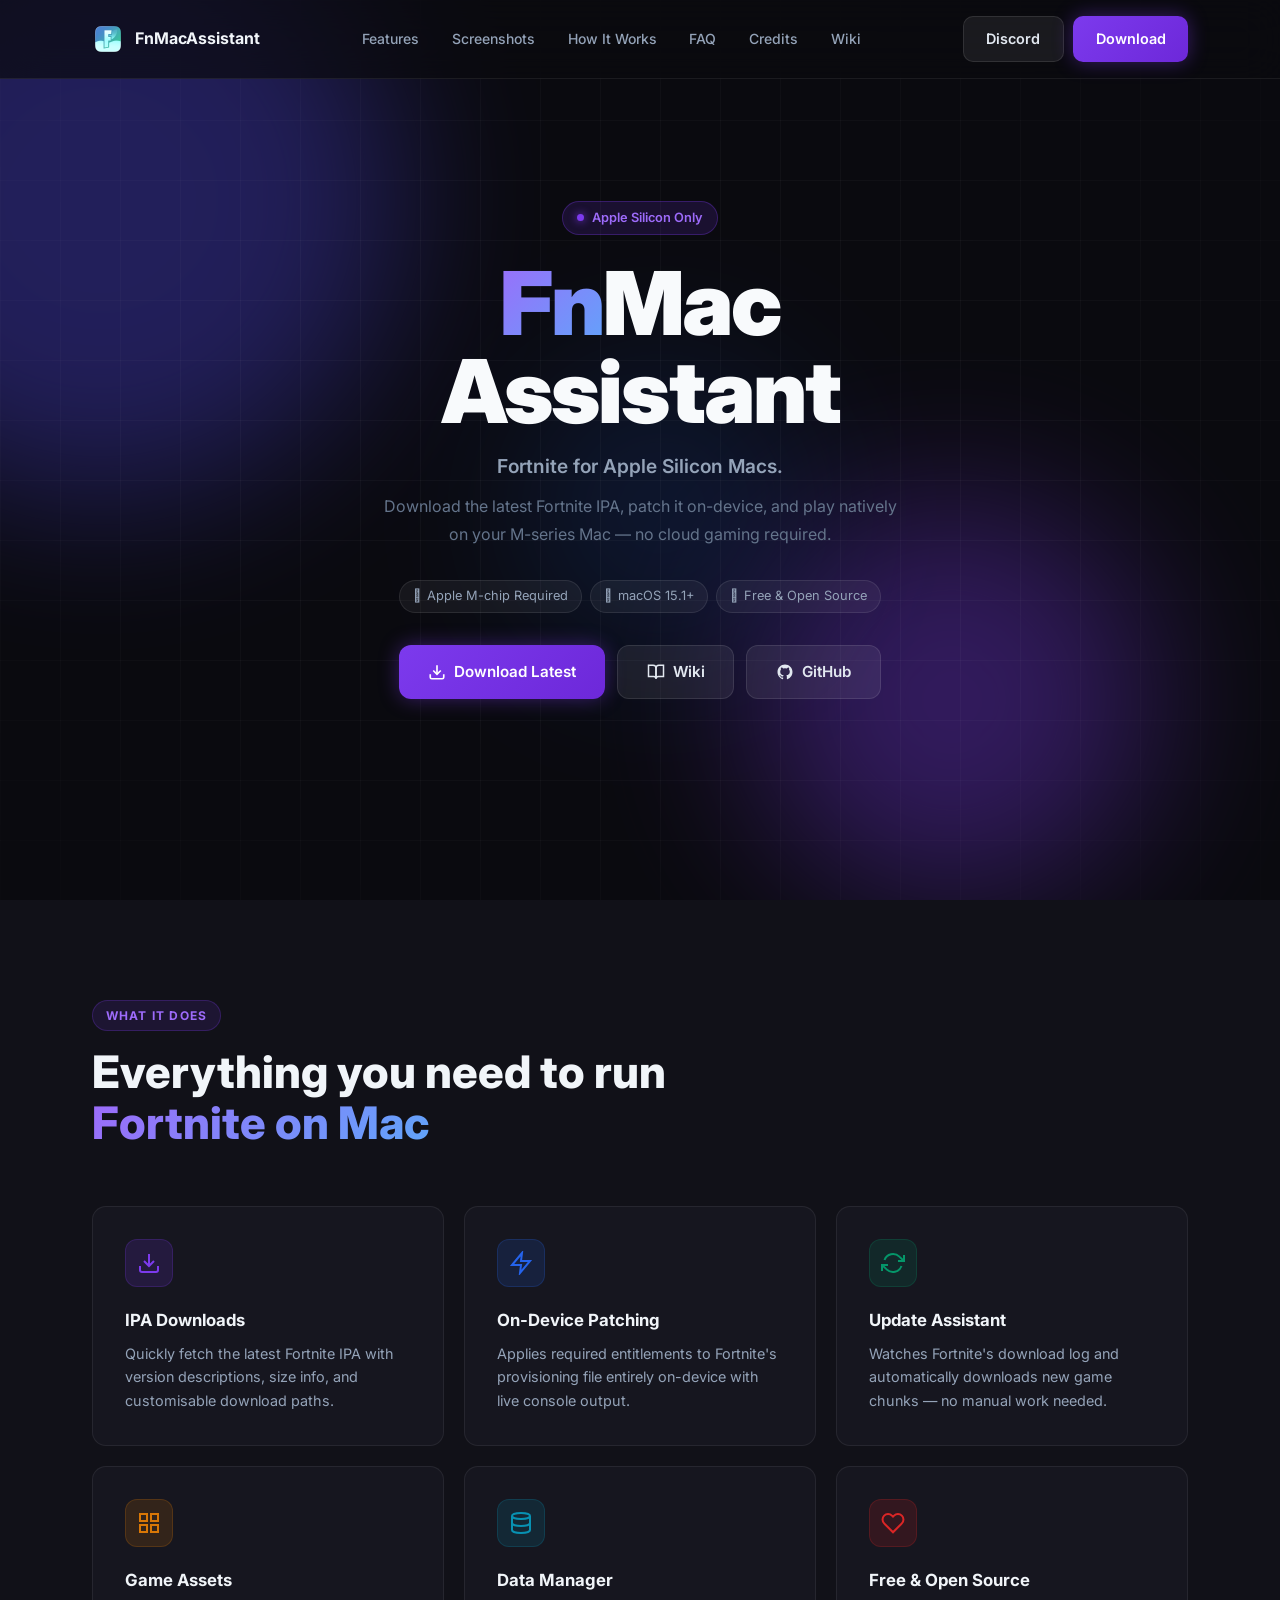
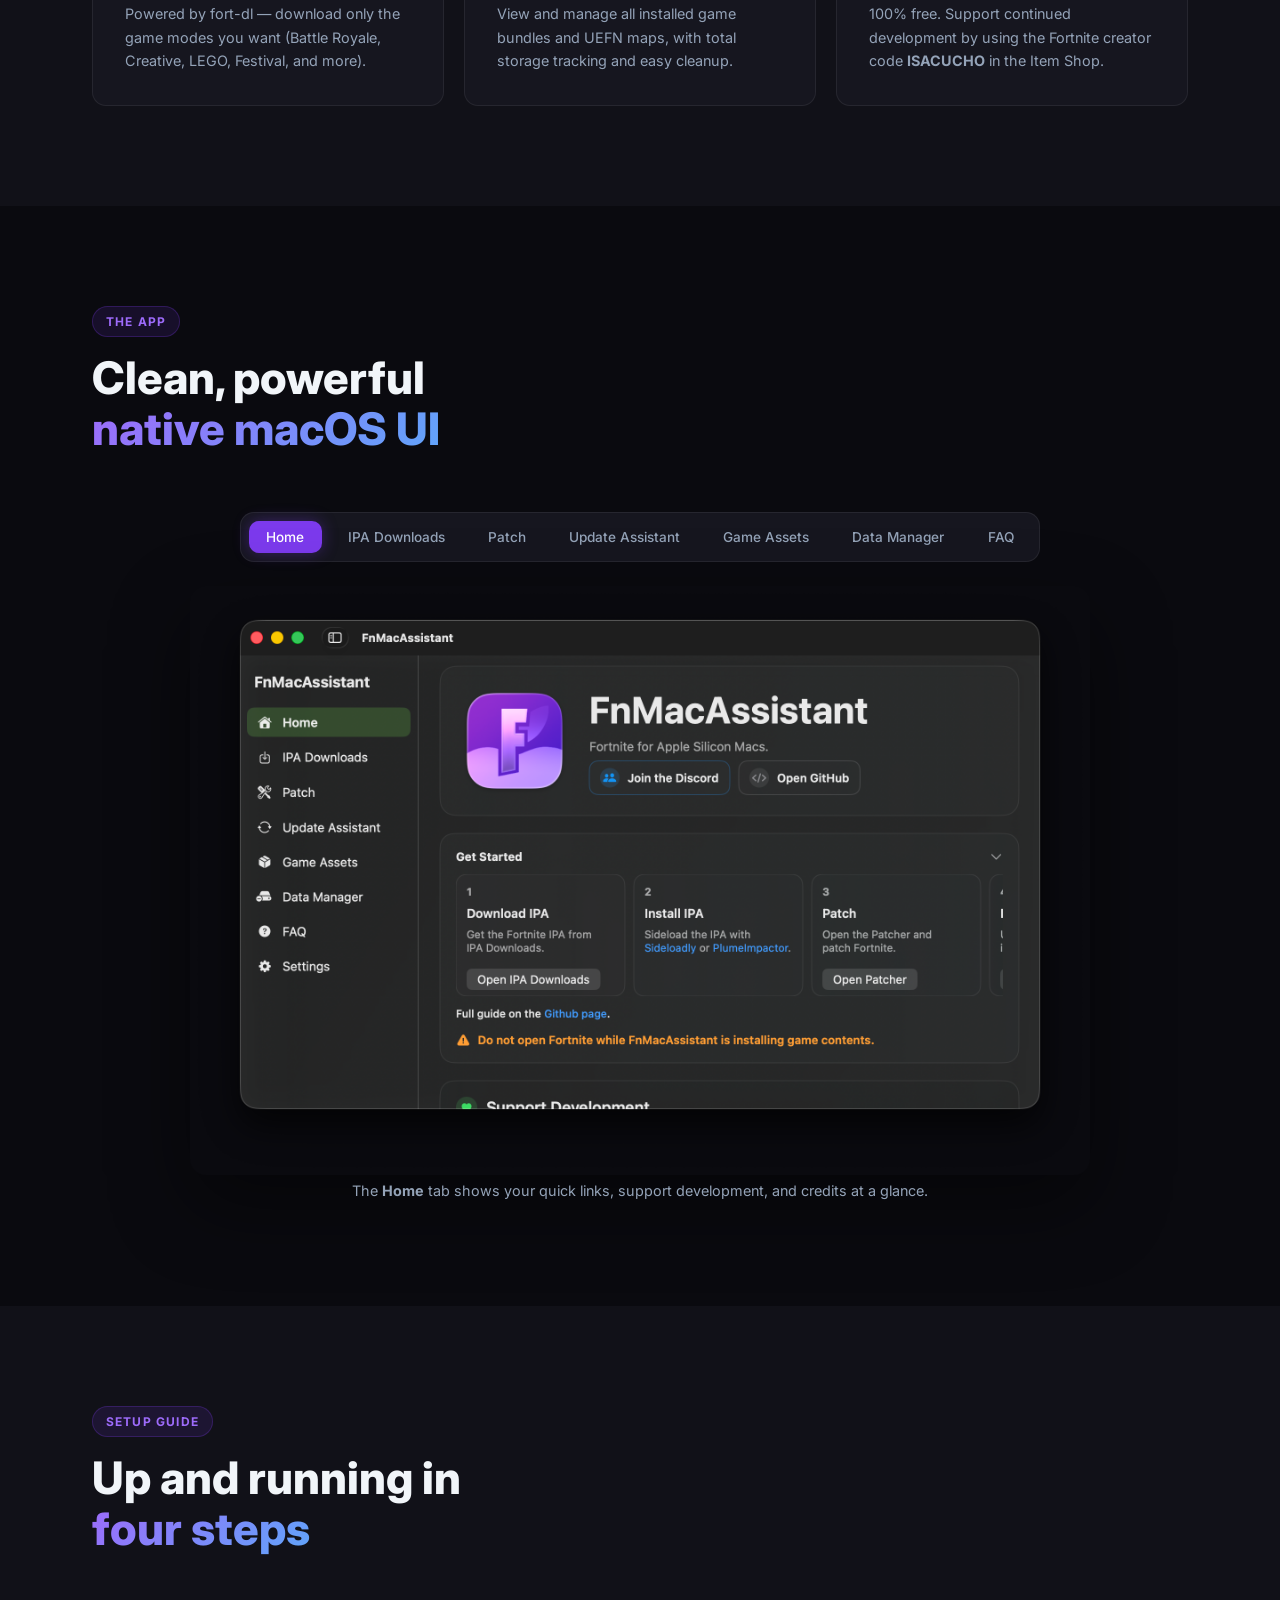
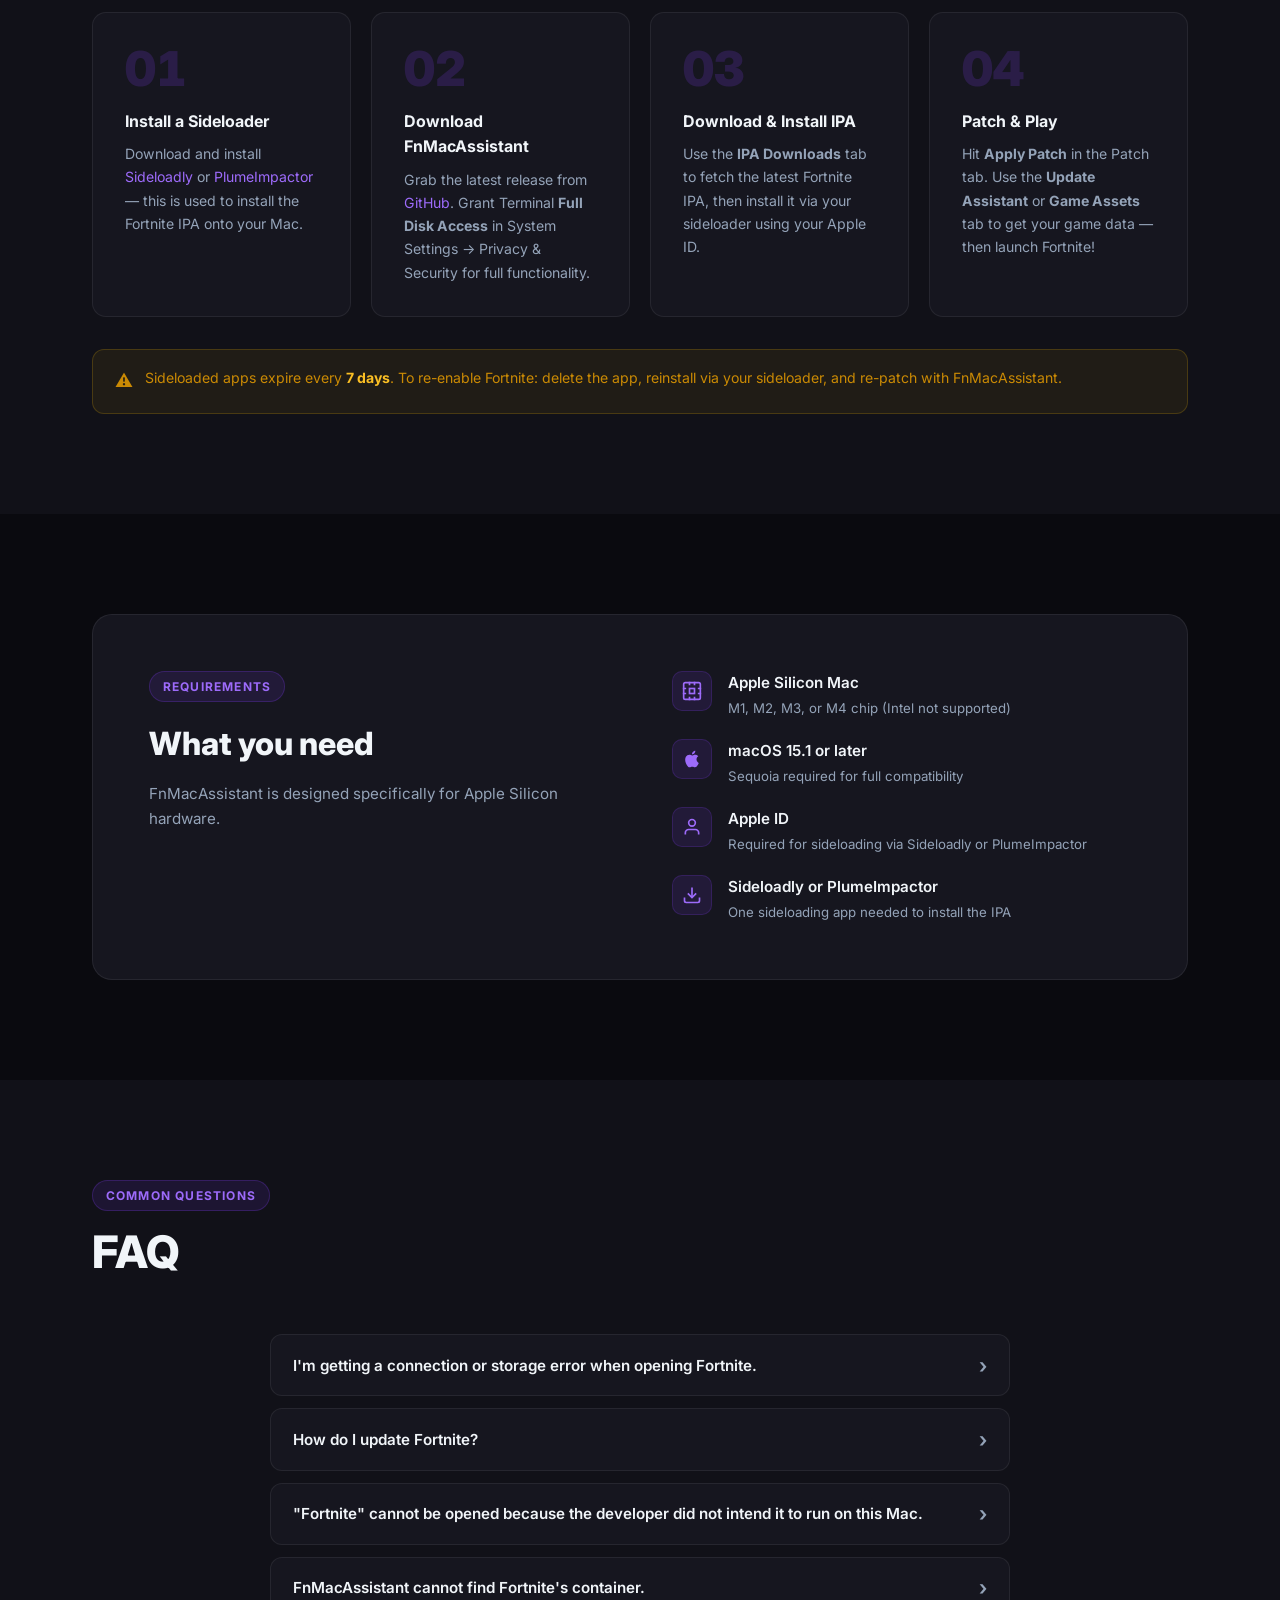
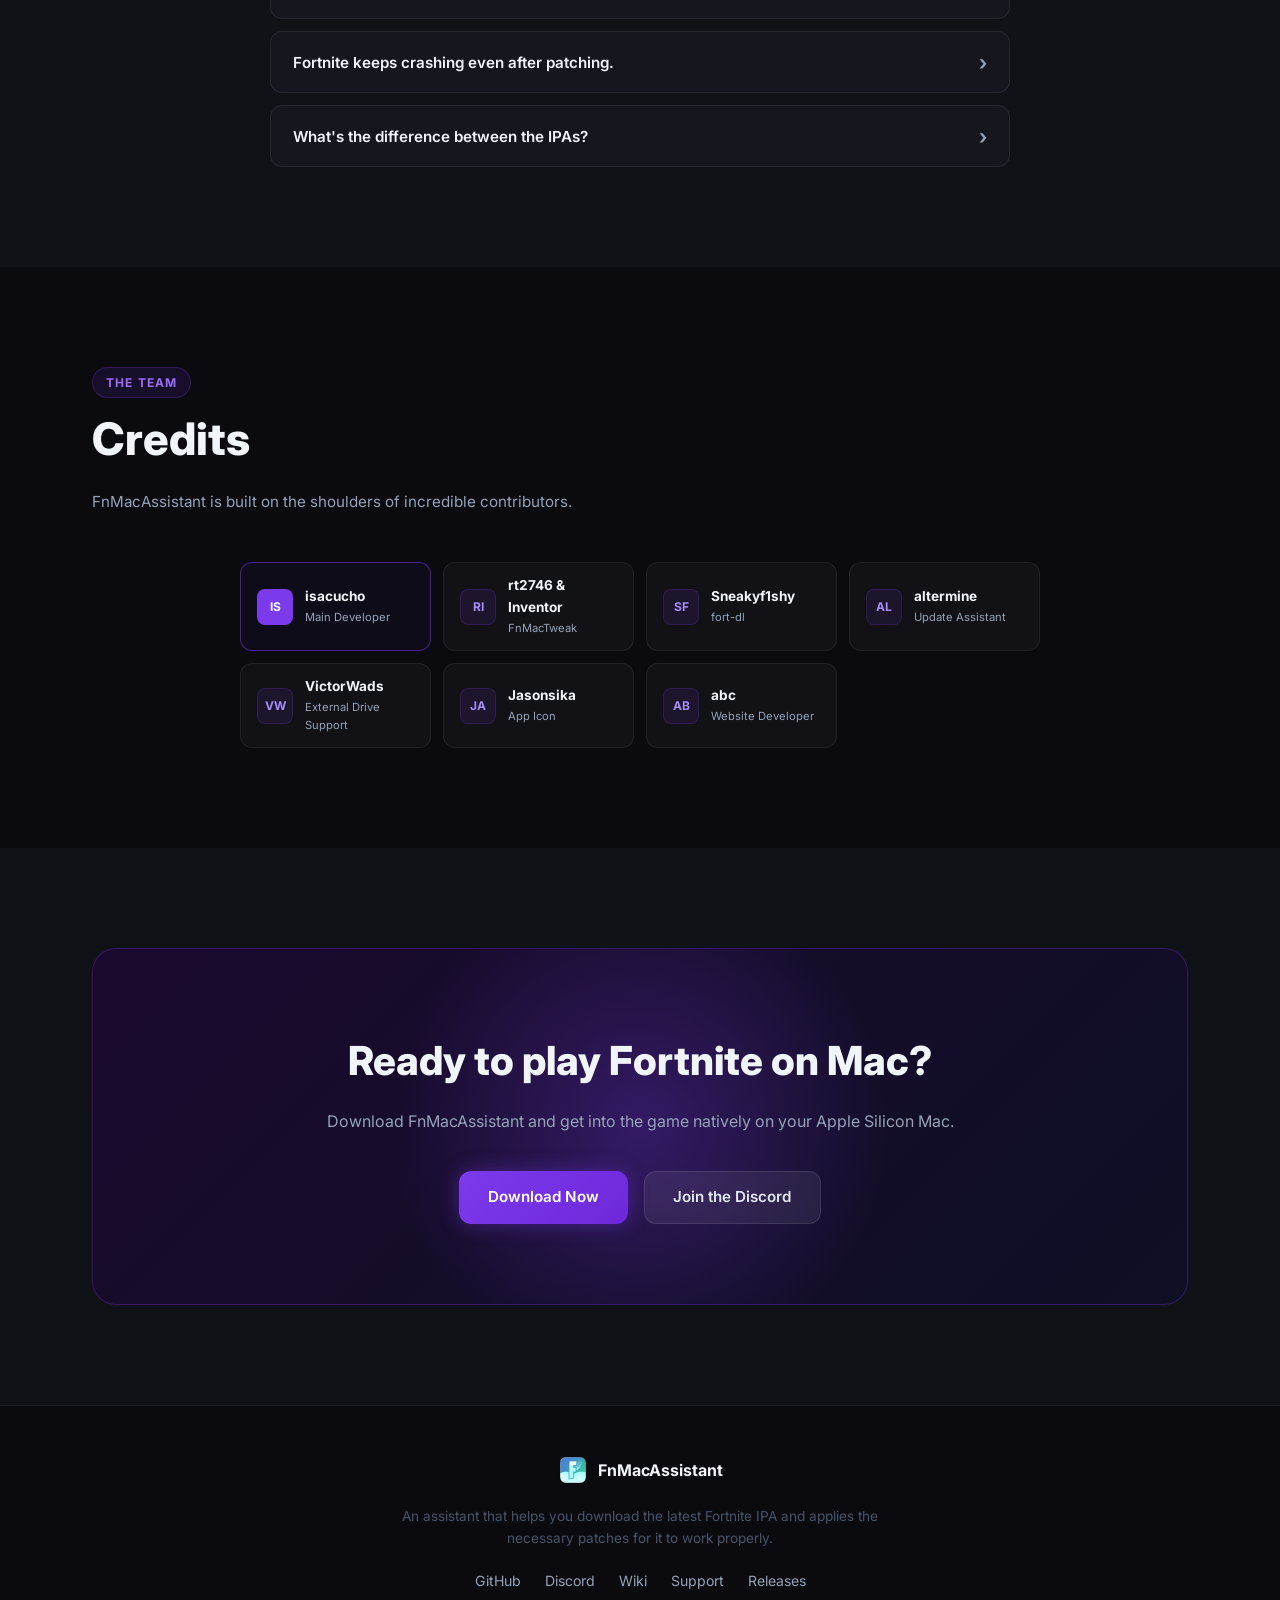
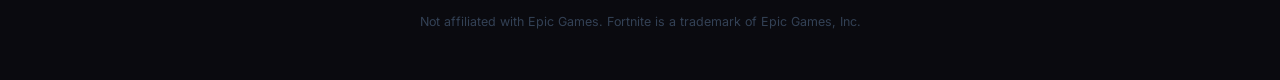
==== FnMacAssistant/index.html @ 73d57b78 "Created FnMacAssistant website" ====
<!DOCTYPE html>
<html lang="en">
<head>
  <meta charset="UTF-8" />
  <meta name="viewport" content="width=device-width, initial-scale=1.0" />
  <title>FnMacAssistant — Fortnite for Apple Silicon Macs</title>
  <meta name="description" content="FnMacAssistant helps you download the latest Fortnite IPA and apply the necessary patches to run it natively on Apple Silicon Macs." />
  <link rel="preconnect" href="https://fonts.googleapis.com" />
  <link rel="preconnect" href="https://fonts.gstatic.com" crossorigin />
  <link href="https://fonts.googleapis.com/css2?family=Inter:wght@300;400;500;600;700;800;900&display=swap" rel="stylesheet" />
  <link rel="stylesheet" href="style.css" />
</head>
<body>


  <nav id="navbar">
    <div class="nav-inner">
      <div class="nav-logo">
        <img src="assets/icon.png" alt="FnMacAssistant Icon" class="nav-icon-img">
        <span>FnMacAssistant</span>
      </div>
      <ul class="nav-links">
        <li><a href="#features">Features</a></li>
        <li><a href="#screenshots">Screenshots</a></li>
        <li><a href="#howitworks">How It Works</a></li>
        <li><a href="#faq">FAQ</a></li>
        <li><a href="#credits">Credits</a></li>
        <li><a href="https://fnmacassistant.gitbook.io" target="_blank">Wiki</a></li>
      </ul>
      <div class="nav-actions">
        <a href="https://discord.gg/nfEBGJBfHD" target="_blank" class="btn btn-ghost" id="nav-discord-btn">Discord</a>
        <a href="https://github.com/isacucho/FnMacAssistant/releases" target="_blank" class="btn btn-primary" id="nav-download-btn">Download</a>
      </div>
    </div>
  </nav>


  <section id="hero">
    <div class="hero-bg">
      <div class="hero-orb orb-1"></div>
      <div class="hero-orb orb-2"></div>
      <div class="hero-orb orb-3"></div>
      <div class="grid-overlay"></div>
    </div>
    <div class="hero-content">
      <div class="hero-badge">
        <span class="badge-dot"></span>
        Apple Silicon Only
      </div>
      <h1 class="hero-title">
        <span class="fn-text">Fn</span>Mac
        <br />Assistant
      </h1>
      <p class="hero-subtitle">Fortnite for Apple Silicon Macs.</p>
      <p class="hero-desc">
        Download the latest Fortnite IPA, patch it on-device, and play natively on your M-series Mac — no cloud gaming required.
      </p>
      <div class="hero-chips">
        <span class="chip"><span class="chip-icon">󰚩</span> Apple M-chip Required</span>
        <span class="chip"><span class="chip-icon">󰀶</span> macOS 15.1+</span>
        <span class="chip"><span class="chip-icon">󰄬</span> Free &amp; Open Source</span>
      </div>
      <div class="hero-buttons">
        <a href="https://github.com/isacucho/FnMacAssistant/releases" target="_blank" class="btn btn-primary btn-lg" id="hero-download-btn">
          <svg width="18" height="18" viewBox="0 0 24 24" fill="none" stroke="currentColor" stroke-width="2.2"><path d="M21 15v4a2 2 0 0 1-2 2H5a2 2 0 0 1-2-2v-4"/><polyline points="7 10 12 15 17 10"/><line x1="12" y1="15" x2="12" y2="3"/></svg>
          Download Latest
        </a>
        <a href="https://fnmacassistant.gitbook.io" target="_blank" class="btn btn-ghost btn-lg" id="hero-wiki-btn">
          <svg width="18" height="18" viewBox="0 0 24 24" fill="none" stroke="currentColor" stroke-width="2"><path d="M2 3h6a4 4 0 0 1 4 4v14a3 3 0 0 0-3-3H2z"/><path d="M22 3h-6a4 4 0 0 0-4 4v14a3 3 0 0 1 3-3h7z"/></svg>
          Wiki
        </a>
        <a href="https://github.com/isacucho/FnMacAssistant" target="_blank" class="btn btn-ghost btn-lg" id="hero-github-btn">
          <svg width="18" height="18" viewBox="0 0 24 24" fill="currentColor"><path d="M12 2C6.477 2 2 6.484 2 12.017c0 4.425 2.865 8.18 6.839 9.504.5.092.682-.217.682-.483 0-.237-.008-.868-.013-1.703-2.782.605-3.369-1.343-3.369-1.343-.454-1.158-1.11-1.466-1.11-1.466-.908-.62.069-.608.069-.608 1.003.07 1.531 1.032 1.531 1.032.892 1.53 2.341 1.088 2.91.832.092-.647.35-1.088.636-1.338-2.22-.253-4.555-1.113-4.555-4.951 0-1.093.39-1.988 1.029-2.688-.103-.253-.446-1.272.098-2.65 0 0 .84-.27 2.75 1.026A9.564 9.564 0 0 1 12 6.844a9.59 9.59 0 0 1 2.504.337c1.909-1.296 2.747-1.027 2.747-1.027.546 1.379.202 2.398.1 2.651.64.7 1.028 1.595 1.028 2.688 0 3.848-2.339 4.695-4.566 4.943.359.309.678.92.678 1.855 0 1.338-.012 2.419-.012 2.747 0 .268.18.58.688.482A10.02 10.02 0 0 0 22 12.017C22 6.484 17.522 2 12 2z"/></svg>
          GitHub
        </a>
      </div>
    </div>
    
    <div class="hero-visual" style="display:none"><div class="app-window">
        <div class="window-chrome">
          <span class="dot red"></span>
          <span class="dot yellow"></span>
          <span class="dot green"></span>
          <span class="window-title">FnMacAssistant</span>
        </div>
        <div class="window-body">
          <div class="window-sidebar">
            <div class="sidebar-brand">FnMacAssistant</div>
            <ul class="sidebar-nav">
              <li class="active"><span>⌂</span> Home</li>
              <li><span>↓</span> IPA Downloads</li>
              <li><span>✦</span> Patch</li>
              <li><span>↻</span> Update Assistant</li>
              <li><span>◈</span> Game Assets</li>
              <li><span>⬡</span> Data Manager</li>
              <li><span>?</span> FAQ</li>
              <li><span>⚙</span> Settings</li>
            </ul>
          </div>
          <div class="window-main">
            <div class="win-hero-card">
              <div class="win-app-icon">Fn</div>
              <div class="win-app-info">
                <h2>FnMacAssistant</h2>
                <p>Fortnite for Apple Silicon Macs.</p>
                <div class="win-btns">
                  <button class="win-btn discord">Join the Discord</button>
                  <button class="win-btn github">Open GitHub</button>
                </div>
              </div>
            </div>
            <div class="win-card">Get Started <span class="win-chevron">›</span></div>
            <div class="win-support-card">
              <div class="win-support-header">
                <span class="heart">♥</span> Support Development
              </div>
              <p class="win-support-desc">Support by using the creator code in the Item Shop or the Epic Games Store.</p>
              <div class="win-creator-code">Creator code <span class="code-badge">ISACUCHO</span></div>
            </div>
          </div>
        </div>
      </div>
    </div>
  </section>


  <section id="features">
    <div class="container">
      <div class="section-label">What it does</div>
      <h2 class="section-title">Everything you need to run<br /><span class="gradient-text">Fortnite on Mac</span></h2>
      <div class="features-grid">
        <div class="feature-card" id="feature-ipa">
          <div class="feature-icon" style="--c:#7c3aed">
            <svg width="24" height="24" viewBox="0 0 24 24" fill="none" stroke="currentColor" stroke-width="2"><path d="M21 15v4a2 2 0 0 1-2 2H5a2 2 0 0 1-2-2v-4"/><polyline points="7 10 12 15 17 10"/><line x1="12" y1="15" x2="12" y2="3"/></svg>
          </div>
          <h3>IPA Downloads</h3>
          <p>Quickly fetch the latest Fortnite IPA with version descriptions, size info, and customisable download paths.</p>
        </div>
        <div class="feature-card" id="feature-patch">
          <div class="feature-icon" style="--c:#2563eb">
            <svg width="24" height="24" viewBox="0 0 24 24" fill="none" stroke="currentColor" stroke-width="2"><polygon points="13 2 3 14 12 14 11 22 21 10 12 10 13 2"/></svg>
          </div>
          <h3>On-Device Patching</h3>
          <p>Applies required entitlements to Fortnite's provisioning file entirely on-device with live console output.</p>
        </div>
        <div class="feature-card" id="feature-update">
          <div class="feature-icon" style="--c:#059669">
            <svg width="24" height="24" viewBox="0 0 24 24" fill="none" stroke="currentColor" stroke-width="2"><polyline points="23 4 23 10 17 10"/><polyline points="1 20 1 14 7 14"/><path d="M3.51 9a9 9 0 0 1 14.85-3.36L23 10M1 14l4.64 4.36A9 9 0 0 0 20.49 15"/></svg>
          </div>
          <h3>Update Assistant</h3>
          <p>Watches Fortnite's download log and automatically downloads new game chunks — no manual work needed.</p>
        </div>
        <div class="feature-card" id="feature-assets">
          <div class="feature-icon" style="--c:#d97706">
            <svg width="24" height="24" viewBox="0 0 24 24" fill="none" stroke="currentColor" stroke-width="2"><rect x="3" y="3" width="7" height="7"/><rect x="14" y="3" width="7" height="7"/><rect x="14" y="14" width="7" height="7"/><rect x="3" y="14" width="7" height="7"/></svg>
          </div>
          <h3>Game Assets</h3>
          <p>Powered by fort-dl — download only the game modes you want (Battle Royale, Creative, LEGO, Festival, and more).</p>
        </div>
        <div class="feature-card" id="feature-data">
          <div class="feature-icon" style="--c:#0891b2">
            <svg width="24" height="24" viewBox="0 0 24 24" fill="none" stroke="currentColor" stroke-width="2"><ellipse cx="12" cy="5" rx="9" ry="3"/><path d="M21 12c0 1.66-4 3-9 3s-9-1.34-9-3"/><path d="M3 5v14c0 1.66 4 3 9 3s9-1.34 9-3V5"/></svg>
          </div>
          <h3>Data Manager</h3>
          <p>View and manage all installed game bundles and UEFN maps, with total storage tracking and easy cleanup.</p>
        </div>
        <div class="feature-card" id="feature-free">
          <div class="feature-icon" style="--c:#dc2626">
            <svg width="24" height="24" viewBox="0 0 24 24" fill="none" stroke="currentColor" stroke-width="2"><path d="M20.84 4.61a5.5 5.5 0 0 0-7.78 0L12 5.67l-1.06-1.06a5.5 5.5 0 0 0-7.78 7.78l1.06 1.06L12 21.23l7.78-7.78 1.06-1.06a5.5 5.5 0 0 0 0-7.78z"/></svg>
          </div>
          <h3>Free &amp; Open Source</h3>
          <p>100% free. Support continued development by using the Fortnite creator code <strong>ISACUCHO</strong> in the Item Shop.</p>
        </div>
      </div>
    </div>
  </section>


  <section id="screenshots">
    <div class="container">
      <div class="section-label">The App</div>
      <h2 class="section-title">Clean, powerful<br /><span class="gradient-text">native macOS UI</span></h2>
      <div class="screenshots-layout">
        <div class="screenshot-tabs" id="screenshotTabs">
          <button class="stab active" data-tab="home" id="stab-home">Home</button>
          <button class="stab" data-tab="ipa" id="stab-ipa">IPA Downloads</button>
          <button class="stab" data-tab="patch" id="stab-patch">Patch</button>
          <button class="stab" data-tab="update" id="stab-update">Update Assistant</button>
          <button class="stab" data-tab="assets" id="stab-assets">Game Assets</button>
          <button class="stab" data-tab="data" id="stab-data">Data Manager</button>
          <button class="stab" data-tab="faq" id="stab-faq">FAQ</button>
          <button class="stab" data-tab="settings" id="stab-settings" style="display:none">Settings</button>
        </div>
        <div class="screenshot-display">
          <div class="screenshot-frame" id="screenshotFrame">
            <img src="assets/screenshots/home.png" alt="Home tab" class="screenshot-img active" id="ss-home" />
            <img src="assets/screenshots/ipa.png"  alt="IPA Downloads tab" class="screenshot-img" id="ss-ipa" />
            <img src="assets/screenshots/patch.png" alt="Patch tab" class="screenshot-img" id="ss-patch" />
            <img src="assets/screenshots/update.png" alt="Update Assistant tab" class="screenshot-img" id="ss-update" />
            <img src="assets/screenshots/assets.png" alt="Game Assets tab" class="screenshot-img" id="ss-assets" />
            <img src="assets/screenshots/data.png" alt="Data Manager tab" class="screenshot-img" id="ss-data" />
            <img src="assets/screenshots/faq.png" alt="FAQ tab" class="screenshot-img" id="ss-faq" />
            <img src="assets/screenshots/settings.png" alt="Settings tab" class="screenshot-img" id="ss-settings" />
            <div class="screenshot-placeholder" id="ss-placeholder">
              <div class="placeholder-icon">📸</div>
              <p>Screenshot coming soon</p>
            </div>
          </div>
          <div class="screenshot-desc" id="screenshotDesc">
            The <strong>Home</strong> tab shows your quick links, support development, and credits at a glance.
          </div>
        </div>
      </div>
    </div>
  </section>


  <section id="howitworks">
    <div class="container">
      <div class="section-label">Setup Guide</div>
      <h2 class="section-title">Up and running in<br /><span class="gradient-text">four steps</span></h2>
      <div class="steps-grid">
        <div class="step-card" id="step-1">
          <div class="step-num">01</div>
          <h3>Install a Sideloader</h3>
          <p>Download and install <a href="https://sideloadly.io/" target="_blank">Sideloadly</a> or <a href="https://github.com/claration/Impactor/releases/latest" target="_blank">PlumeImpactor</a> — this is used to install the Fortnite IPA onto your Mac.</p>
        </div>
        <div class="step-card" id="step-2">
          <div class="step-num">02</div>
          <h3>Download FnMacAssistant</h3>
          <p>Grab the latest release from <a href="https://github.com/isacucho/FnMacAssistant/releases" target="_blank">GitHub</a>. Grant Terminal <strong>Full Disk Access</strong> in System Settings → Privacy &amp; Security for full functionality.</p>
        </div>
        <div class="step-card" id="step-3">
          <div class="step-num">03</div>
          <h3>Download &amp; Install IPA</h3>
          <p>Use the <strong>IPA Downloads</strong> tab to fetch the latest Fortnite IPA, then install it via your sideloader using your Apple ID.</p>
        </div>
        <div class="step-card" id="step-4">
          <div class="step-num">04</div>
          <h3>Patch &amp; Play</h3>
          <p>Hit <strong>Apply Patch</strong> in the Patch tab. Use the <strong>Update Assistant</strong> or <strong>Game Assets</strong> tab to get your game data — then launch Fortnite!</p>
        </div>
      </div>
      <div class="note-box">
        <span class="note-icon">⚠️</span>
        <p>Sideloaded apps expire every <strong>7 days</strong>. To re-enable Fortnite: delete the app, reinstall via your sideloader, and re-patch with FnMacAssistant.</p>
      </div>
    </div>
  </section>


  <section id="requirements">
    <div class="container">
      <div class="reqs-card">
        <div class="reqs-left">
          <div class="section-label">Requirements</div>
          <h2 class="reqs-title">What you need</h2>
          <p class="reqs-sub">FnMacAssistant is designed specifically for Apple Silicon hardware.</p>
        </div>
        <div class="reqs-right">
          <div class="req-item" id="req-chip">
            <div class="req-icon">
              <svg width="20" height="20" viewBox="0 0 24 24" fill="none" stroke="currentColor" stroke-width="2"><rect x="9" y="9" width="6" height="6"/><path d="M9 1v4M15 1v4M9 19v4M15 19v4M1 9h4M1 15h4M19 9h4M19 15h4"/><rect x="2" y="2" width="20" height="20" rx="2"/></svg>
            </div>
            <div>
              <strong>Apple Silicon Mac</strong>
              <span>M1, M2, M3, or M4 chip (Intel not supported)</span>
            </div>
          </div>
          <div class="req-item" id="req-macos">
            <div class="req-icon">
              <svg width="20" height="20" viewBox="0 0 24 24" fill="currentColor"><path d="M18.71 19.5c-.83 1.24-1.71 2.45-3.05 2.47-1.34.03-1.77-.79-3.29-.79-1.53 0-2 .77-3.27.82-1.31.05-2.3-1.32-3.14-2.53C4.25 17 2.94 12.45 4.7 9.39c.87-1.52 2.43-2.48 4.12-2.51 1.28-.02 2.5.87 3.29.87.78 0 2.26-1.07 3.8-.91.65.03 2.47.26 3.64 1.98-.09.06-2.17 1.28-2.15 3.81.03 3.02 2.65 4.03 2.68 4.04-.03.07-.42 1.44-1.38 2.83M13 3.5c.73-.83 1.94-1.46 2.94-1.5.13 1.17-.34 2.35-1.04 3.19-.69.85-1.83 1.51-2.95 1.42-.15-1.15.41-2.35 1.05-3.11z"/></svg>
            </div>
            <div>
              <strong>macOS 15.1 or later</strong>
              <span>Sequoia required for full compatibility</span>
            </div>
          </div>
          <div class="req-item" id="req-appleid">
            <div class="req-icon">
              <svg width="20" height="20" viewBox="0 0 24 24" fill="none" stroke="currentColor" stroke-width="2"><path d="M20 21v-2a4 4 0 0 0-4-4H8a4 4 0 0 0-4 4v2"/><circle cx="12" cy="7" r="4"/></svg>
            </div>
            <div>
              <strong>Apple ID</strong>
              <span>Required for sideloading via Sideloadly or PlumeImpactor</span>
            </div>
          </div>
          <div class="req-item" id="req-sideloader">
            <div class="req-icon">
              <svg width="20" height="20" viewBox="0 0 24 24" fill="none" stroke="currentColor" stroke-width="2"><path d="M21 15v4a2 2 0 0 1-2 2H5a2 2 0 0 1-2-2v-4"/><polyline points="7 10 12 15 17 10"/><line x1="12" y1="15" x2="12" y2="3"/></svg>
            </div>
            <div>
              <strong>Sideloadly or PlumeImpactor</strong>
              <span>One sideloading app needed to install the IPA</span>
            </div>
          </div>
        </div>
      </div>
    </div>
  </section>


  <section id="faq">
    <div class="container">
      <div class="section-label">Common Questions</div>
      <h2 class="section-title">FAQ</h2>
      <div class="faq-list">

        <div class="faq-item" id="faq-1">
          <button class="faq-q" id="faq-q-1">
            I'm getting a connection or storage error when opening Fortnite.
            <span class="faq-chevron">›</span>
          </button>
          <div class="faq-a" id="faq-a-1">
            <p>You need to download game data. Open FnMacAssistant and go to the <strong>Update Assistant</strong> tab, then click <strong>Start Update</strong> and don't touch anything until it finishes. Alternatively, use the <strong>Game Assets</strong> tab to install data manually.</p>
          </div>
        </div>

        <div class="faq-item" id="faq-2">
          <button class="faq-q" id="faq-q-2">
            How do I update Fortnite?
            <span class="faq-chevron">›</span>
          </button>
          <div class="faq-a" id="faq-a-2">
            <ol>
              <li>Download the updated IPA from the <strong>IPA Downloads</strong> tab.</li>
              <li>Install it through Sideloadly or PlumeImpactor using the same Apple ID.</li>
              <li>Go to the <strong>Patch</strong> tab and click <strong>Apply Patch</strong>.</li>
              <li>If prompted, go to System Settings → Privacy &amp; Security and click Open Anyway.</li>
              <li>Download updated game files via Update Assistant or Game Assets.</li>
            </ol>
          </div>
        </div>

        <div class="faq-item" id="faq-3">
          <button class="faq-q" id="faq-q-3">
            "Fortnite" cannot be opened because the developer did not intend it to run on this Mac.
            <span class="faq-chevron">›</span>
          </button>
          <div class="faq-a" id="faq-a-3">
            <p>This happens because sideloaded apps expire every <strong>7 days</strong>. To fix it:</p>
            <ol>
              <li>Delete Fortnite.app from Applications.</li>
              <li>Reinstall via Sideloadly or PlumeImpactor.</li>
              <li>Apply the patch again using FnMacAssistant.</li>
              <li>Open Fortnite.</li>
            </ol>
          </div>
        </div>

        <div class="faq-item" id="faq-4">
          <button class="faq-q" id="faq-q-4">
            FnMacAssistant cannot find Fortnite's container.
            <span class="faq-chevron">›</span>
          </button>
          <div class="faq-a" id="faq-a-4">
            <p>Grant Full Disk Access to FnMacAssistant:</p>
            <ol>
              <li>System Settings → Privacy &amp; Security → Full Disk Access.</li>
              <li>Add FnMacAssistant and enable it.</li>
              <li>Restart FnMacAssistant and patch again.</li>
            </ol>
          </div>
        </div>

        <div class="faq-item" id="faq-5">
          <button class="faq-q" id="faq-q-5">
            Fortnite keeps crashing even after patching.
            <span class="faq-chevron">›</span>
          </button>
          <div class="faq-a" id="faq-a-5">
            <p>This usually means your macOS version isn't supported. Update macOS and try again.</p>
          </div>
        </div>

        <div class="faq-item" id="faq-6">
          <button class="faq-q" id="faq-q-6">
            What's the difference between the IPAs?
            <span class="faq-chevron">›</span>
          </button>
          <div class="faq-a" id="faq-a-6">
            <p>You can see what each IPA contains when selecting it in the <strong>IPA Downloads</strong> tab.</p>
          </div>
        </div>

      </div>
    </div>
  </section>


  <section id="credits">
    <div class="container">
      <div class="section-label">The Team</div>
      <h2 class="section-title">Credits</h2>
      <p class="credits-sub">FnMacAssistant is built on the shoulders of incredible contributors.</p>
      <div class="credits-grid">
        <div class="credit-card main" id="credit-isacucho">
          <div class="credit-avatar">is</div>
          <div class="credit-info">
            <a href="https://github.com/isacucho" target="_blank" class="credit-name">isacucho</a>
            <span class="credit-role">Main Developer</span>
          </div>
        </div>
        <div class="credit-card" id="credit-rt2746">
          <div class="credit-avatar">ri</div>
          <div class="credit-info">
            <span class="credit-name">rt2746 &amp; Inventor</span>
            <span class="credit-role">FnMacTweak</span>
          </div>
        </div>
        <div class="credit-card" id="credit-sneaky">
          <div class="credit-avatar">sf</div>
          <div class="credit-info">
            <a href="https://github.com/f1shy-dev" target="_blank" class="credit-name">Sneakyf1shy</a>
            <span class="credit-role">fort-dl</span>
          </div>
        </div>
        <div class="credit-card" id="credit-altermine">
          <div class="credit-avatar">al</div>
          <div class="credit-info">
            <a href="https://github.com/altermine" target="_blank" class="credit-name">altermine</a>
            <span class="credit-role">Update Assistant</span>
          </div>
        </div>
        <div class="credit-card" id="credit-victorwads">
          <div class="credit-avatar">vw</div>
          <div class="credit-info">
            <a href="https://github.com/victorwads" target="_blank" class="credit-name">VictorWads</a>
            <span class="credit-role">External Drive Support</span>
          </div>
        </div>
        <div class="credit-card" id="credit-jasonsika">
          <div class="credit-avatar">ja</div>
          <div class="credit-info">
            <a href="https://jasonsika.com/" target="_blank" class="credit-name">Jasonsika</a>
            <span class="credit-role">App Icon</span>
          </div>
        </div>
        <div class="credit-card" id="credit-abc">
          <div class="credit-avatar">ab</div>
          <div class="credit-info">
            <span class="credit-name">abc</span>
            <span class="credit-role">Website Developer</span>
          </div>
        </div>
      </div>
    </div>
  </section>


  <section id="cta">
    <div class="container">
      <div class="cta-card">
        <div class="cta-orb"></div>
        <h2>Ready to play Fortnite on Mac?</h2>
        <p>Download FnMacAssistant and get into the game natively on your Apple Silicon Mac.</p>
        <div class="cta-buttons">
          <a href="https://github.com/isacucho/FnMacAssistant/releases" target="_blank" class="btn btn-primary btn-lg" id="cta-download-btn">Download Now</a>
          <a href="https://discord.gg/nfEBGJBfHD" target="_blank" class="btn btn-ghost btn-lg" id="cta-discord-btn">Join the Discord</a>
        </div>
      </div>
    </div>
  </section>


  <footer id="footer">
    <div class="container">
      <div class="footer-inner">
        <div class="footer-brand">
          <img src="assets/icon.png" alt="FnMacAssistant Icon" class="nav-icon-img">
          <span>FnMacAssistant</span>
        </div>
        <p class="footer-desc">An assistant that helps you download the latest Fortnite IPA and applies the necessary patches for it to work properly.</p>
        <div class="footer-links">
          <a href="https://github.com/isacucho/FnMacAssistant" target="_blank">GitHub</a>
          <a href="https://discord.gg/nfEBGJBfHD" target="_blank">Discord</a>
          <a href="https://fnmacassistant.gitbook.io" target="_blank">Wiki</a>
          <a href="https://buymeacoffee.com/isacucho" target="_blank">Support</a>
          <a href="https://github.com/isacucho/FnMacAssistant/releases" target="_blank">Releases</a>
        </div>
        <p class="footer-note">Not affiliated with Epic Games. Fortnite is a trademark of Epic Games, Inc.</p>
      </div>
    </div>
  </footer>

  <script src="script.js"></script>
</body>
</html>
---- FnMacAssistant/style.css ----
*, *::before, *::after { box-sizing: border-box; margin: 0; padding: 0; }
html { scroll-behavior: smooth; }
body {
  font-family: 'Inter', system-ui, -apple-system, sans-serif;
  background: #0a0a0f;
  color: #e2e8f0;
  line-height: 1.6;
  overflow-x: hidden;
}
a { color: inherit; text-decoration: none; }
img { max-width: 100%; display: block; }


:root {
  --purple: #7c3aed;
  --purple-light: #9d6bfa;
  --purple-glow: rgba(124,58,237,0.35);
  --blue: #2563eb;
  --surface: #111118;
  --surface-2: #16161f;
  --surface-3: #1c1c28;
  --border: rgba(255,255,255,0.07);
  --text-muted: #94a3b8;
  --radius: 14px;
}


.container { max-width: 1160px; margin: 0 auto; padding: 0 2rem; }
section { padding: 100px 0; }


.btn {
  display: inline-flex; align-items: center; gap: .5rem;
  padding: .65rem 1.4rem; border-radius: 10px;
  font-size: .9rem; font-weight: 600; cursor: pointer;
  transition: all .2s ease; border: none; text-decoration: none;
  white-space: nowrap;
}
.btn-primary {
  background: linear-gradient(135deg, #7c3aed, #6d28d9);
  color: #fff;
  box-shadow: 0 0 20px rgba(124,58,237,.4);
}
.btn-primary:hover {
  background: linear-gradient(135deg, #9d6bfa, #7c3aed);
  box-shadow: 0 0 32px rgba(124,58,237,.6);
  transform: translateY(-1px);
}
.btn-ghost {
  background: rgba(255,255,255,.07);
  color: #e2e8f0;
  border: 1px solid rgba(255,255,255,.1);
}
.btn-ghost:hover {
  background: rgba(255,255,255,.12);
  border-color: rgba(255,255,255,.2);
  transform: translateY(-1px);
}
.btn-lg { padding: .85rem 1.8rem; font-size: .95rem; border-radius: 12px; }


.section-label {
  display: inline-block;
  font-size: .75rem; font-weight: 700; letter-spacing: .1em;
  text-transform: uppercase; color: var(--purple-light);
  background: rgba(124,58,237,.12); border: 1px solid rgba(124,58,237,.25);
  padding: .3rem .8rem; border-radius: 99px; margin-bottom: 1rem;
}
.section-title {
  font-size: clamp(2rem, 4vw, 2.8rem); font-weight: 800; line-height: 1.15;
  margin-bottom: 3.5rem; color: #f1f5f9;
}
.gradient-text {
  background: linear-gradient(135deg, #9d6bfa, #60a5fa);
  -webkit-background-clip: text; -webkit-text-fill-color: transparent;
  background-clip: text;
}


#navbar {
  position: fixed; top: 0; left: 0; right: 0; z-index: 100;
  padding: 1rem 0;
  background: rgba(10,10,15,.7);
  backdrop-filter: blur(20px);
  -webkit-backdrop-filter: blur(20px);
  border-bottom: 1px solid var(--border);
  transition: all .3s;
}
.nav-inner {
  max-width: 1160px; margin: 0 auto; padding: 0 2rem;
  display: flex; align-items: center; gap: 2rem;
}
.nav-logo {
  display: flex; align-items: center; gap: .7rem;
  font-weight: 700; font-size: 1rem; color: #f1f5f9; flex-shrink: 0;
}
.nav-icon-img {
  width: 32px; height: 32px; border-radius: 8px;
  object-fit: cover;
}
.nav-links {
  display: flex; list-style: none; gap: .25rem; flex: 1; justify-content: center;
}
.nav-links a {
  padding: .45rem .9rem; border-radius: 8px; font-size: .875rem;
  color: var(--text-muted); font-weight: 500;
  transition: color .2s, background .2s;
}
.nav-links a:hover { color: #f1f5f9; background: rgba(255,255,255,.06); }
.nav-actions { display: flex; gap: .6rem; flex-shrink: 0; }


#hero {
  min-height: 100vh; padding-top: 100px;
  display: flex; align-items: center;
  position: relative; overflow: hidden;
}
.hero-bg { position: absolute; inset: 0; pointer-events: none; }
.hero-orb {
  position: absolute; border-radius: 50%;
  filter: blur(80px); opacity: .35;
}
.orb-1 { width: 600px; height: 600px; background: #4f46e5; top: -100px; left: -200px; }
.orb-2 { width: 400px; height: 400px; background: #7c3aed; bottom: 0; right: 10%; }
.orb-3 { width: 300px; height: 300px; background: #2563eb; top: 40%; left: 40%; opacity: .15; }
.grid-overlay {
  position: absolute; inset: 0;
  background-image:
    linear-gradient(rgba(255,255,255,.03) 1px, transparent 1px),
    linear-gradient(90deg, rgba(255,255,255,.03) 1px, transparent 1px);
  background-size: 60px 60px;
  mask-image: radial-gradient(ellipse 80% 80% at 50% 50%, black 40%, transparent 100%);
}

.hero-content {
  position: relative; z-index: 2;
  max-width: 680px; padding: 4rem 2rem;
  margin: 0 auto; text-align: center;
}
.hero-badge {
  display: inline-flex; align-items: center; gap: .5rem;
  background: rgba(124,58,237,.15); border: 1px solid rgba(124,58,237,.3);
  color: var(--purple-light); font-size: .8rem; font-weight: 600;
  padding: .35rem .9rem; border-radius: 99px; margin-bottom: 1.5rem;
}
.badge-dot {
  width: 7px; height: 7px; border-radius: 50%; background: #7c3aed;
  box-shadow: 0 0 8px #7c3aed; animation: pulse 2s ease-in-out infinite;
}
@keyframes pulse { 0%,100% { opacity:1; } 50% { opacity:.4; } }

.hero-title {
  font-size: clamp(3.5rem, 8vw, 5.5rem); font-weight: 900; line-height: 1;
  color: #f8fafc; margin-bottom: 1rem; letter-spacing: -2px;
}
.fn-text {
  background: linear-gradient(135deg, #9d6bfa, #60a5fa);
  -webkit-background-clip: text; -webkit-text-fill-color: transparent;
  background-clip: text;
}
.hero-subtitle {
  font-size: 1.2rem; font-weight: 600; color: var(--text-muted); margin-bottom: .75rem;
}
.hero-desc {
  font-size: 1rem; color: #64748b; line-height: 1.7; margin-bottom: 2rem; max-width: 520px; margin-left: auto; margin-right: auto;
}
.hero-chips { display: flex; flex-wrap: wrap; gap: .5rem; margin-bottom: 2rem; justify-content: center; }
.chip {
  display: inline-flex; align-items: center; gap: .4rem;
  padding: .35rem .8rem; border-radius: 99px;
  background: rgba(255,255,255,.05); border: 1px solid rgba(255,255,255,.09);
  font-size: .8rem; color: var(--text-muted);
}
.hero-buttons { display: flex; flex-wrap: wrap; gap: .75rem; justify-content: center; }


.hero-visual {
  position: relative; flex: 1; display: flex;
  justify-content: center; align-items: center;
  padding: 4rem 2rem 4rem 0; z-index: 2;
}
.app-window {
  background: #131320; border-radius: 12px;
  border: 1px solid rgba(255,255,255,.1);
  box-shadow: 0 40px 120px rgba(0,0,0,.8), 0 0 0 1px rgba(255,255,255,.04);
  width: 100%; max-width: 520px; overflow: hidden;
  animation: float 5s ease-in-out infinite;
}
@keyframes float { 0%,100% { transform:translateY(0); } 50% { transform:translateY(-10px); } }

.window-chrome {
  display: flex; align-items: center; gap: .5rem;
  padding: .75rem 1rem; background: #0e0e1a; border-bottom: 1px solid rgba(255,255,255,.06);
}
.dot { width: 12px; height: 12px; border-radius: 50%; }
.dot.red    { background: #ff5f57; }
.dot.yellow { background: #febc2e; }
.dot.green  { background: #28c840; }
.window-title {
  margin-left: .5rem; font-size: .8rem; color: #475569; font-weight: 500;
}
.window-body { display: flex; height: 360px; }
.window-sidebar {
  width: 150px; background: #0e0e1a; border-right: 1px solid rgba(255,255,255,.06);
  padding: .75rem 0; flex-shrink: 0;
}
.sidebar-brand {
  font-size: .75rem; font-weight: 700; color: #f1f5f9;
  padding: .25rem 1rem .75rem; border-bottom: 1px solid rgba(255,255,255,.05);
  margin-bottom: .5rem;
}
.sidebar-nav { list-style: none; }
.sidebar-nav li {
  display: flex; align-items: center; gap: .5rem;
  padding: .45rem 1rem; font-size: .75rem; color: #475569;
  cursor: default; transition: all .15s; border-radius: 0;
}
.sidebar-nav li.active { background: rgba(124,58,237,.2); color: #c4b5fd; }
.sidebar-nav li span { font-size: .7rem; }

.window-main { flex: 1; padding: .75rem; overflow: hidden; background: #131320; }
.win-hero-card {
  display: flex; align-items: center; gap: .75rem;
  background: #1a1a2e; border-radius: 10px;
  padding: .75rem; margin-bottom: .5rem;
  border: 1px solid rgba(255,255,255,.06);
}
.win-app-icon {
  width: 48px; height: 48px; border-radius: 12px; flex-shrink: 0;
  background: linear-gradient(135deg, #7c3aed, #4f46e5);
  display: flex; align-items: center; justify-content: center;
  font-weight: 900; font-size: 1rem; color: #fff;
}
.win-app-info h2 { font-size: .9rem; font-weight: 700; color: #f1f5f9; }
.win-app-info p  { font-size: .7rem; color: #64748b; margin-bottom: .4rem; }
.win-btns { display: flex; gap: .3rem; }
.win-btn {
  font-size: .65rem; padding: .25rem .6rem; border-radius: 6px;
  border: 1px solid rgba(255,255,255,.1); background: rgba(255,255,255,.05);
  color: #94a3b8; cursor: default; font-family: inherit; font-weight: 500;
}
.win-btn.discord { color: #818cf8; border-color: rgba(129,140,248,.2); }
.win-btn.github  { color: #94a3b8; }
.win-card {
  display: flex; justify-content: space-between; align-items: center;
  background: #1a1a2e; border-radius: 10px;
  padding: .6rem .85rem; font-size: .78rem; color: #94a3b8;
  border: 1px solid rgba(255,255,255,.06); margin-bottom: .5rem;
}
.win-chevron { color: #475569; }
.win-support-card {
  background: #151525; border-radius: 10px;
  padding: .65rem .85rem; border: 1px solid rgba(255,255,255,.06);
}
.win-support-header { font-size: .78rem; font-weight: 600; color: #f1f5f9; margin-bottom: .3rem; }
.heart { color: #10b981; margin-right: .25rem; }
.win-support-desc { font-size: .67rem; color: #475569; margin-bottom: .4rem; line-height: 1.4; }
.win-creator-code { font-size: .67rem; color: #64748b; }
.code-badge {
  background: #10b981; color: #052e16;
  padding: .15rem .4rem; border-radius: 4px;
  font-size: .65rem; font-weight: 700; margin-left: .3rem;
}


#features { background: var(--surface); }
.features-grid {
  display: grid;
  grid-template-columns: repeat(auto-fit, minmax(300px, 1fr));
  gap: 1.25rem;
}
.feature-card {
  background: var(--surface-2); border-radius: var(--radius);
  border: 1px solid var(--border);
  padding: 2rem;
  transition: border-color .25s, transform .25s, box-shadow .25s;
}
.feature-card:hover {
  border-color: rgba(124,58,237,.35);
  transform: translateY(-3px);
  box-shadow: 0 20px 50px rgba(0,0,0,.4);
}
.feature-icon {
  width: 48px; height: 48px; border-radius: 12px;
  background: rgba(from var(--c) r g b / .15);
  display: flex; align-items: center; justify-content: center;
  margin-bottom: 1.25rem;
  color: var(--c);
  border: 1px solid rgba(from var(--c) r g b / .2);
}
.feature-card h3 { font-size: 1.05rem; font-weight: 700; color: #f1f5f9; margin-bottom: .5rem; }
.feature-card p  { font-size: .9rem; color: var(--text-muted); line-height: 1.65; }


#screenshots { background: #0a0a0f; }
.screenshots-layout { display: flex; flex-direction: column; align-items: center; gap: 1.5rem; }
.screenshot-tabs {
  display: flex; flex-wrap: wrap; gap: .5rem; justify-content: center;
  background: var(--surface-2); border: 1px solid var(--border);
  padding: .5rem; border-radius: 14px;
}
.stab {
  padding: .5rem 1.1rem; border-radius: 10px;
  font-size: .85rem; font-weight: 500; color: var(--text-muted);
  background: transparent; border: none; cursor: pointer;
  transition: all .2s; font-family: inherit;
}
.stab.active { background: var(--purple); color: #fff; box-shadow: 0 0 16px var(--purple-glow); }
.stab:hover:not(.active) { background: rgba(255,255,255,.06); color: #f1f5f9; }

.screenshot-display { width: 100%; max-width: 900px; }
.screenshot-frame {
  width: 100%;
}
.screenshot-img {
  display: none;
  width: auto;
  max-width: 100%;
  height: auto;
  max-height: 78vh;
  margin: 0 auto;
  border-radius: 16px;
  box-shadow: 0 30px 80px rgba(0,0,0,.45);
}
.screenshot-img.active { display: block; }
.screenshot-placeholder {
  display: flex; flex-direction: column; align-items: center; justify-content: center;
  gap: .75rem; color: #334155;
  padding: 2rem;
  text-align: center;
  min-height: 220px;
  border: 1px dashed rgba(255,255,255,.08);
  border-radius: 16px;
}
.screenshot-placeholder.hidden { display: none; }
.placeholder-icon { font-size: 2.5rem; }
.screenshot-placeholder p { font-size: .9rem; }
.screenshot-desc {
  text-align: center; font-size: .9rem; color: var(--text-muted);
  max-width: 600px; padding: .25rem; margin: 0 auto;
}


#howitworks { background: var(--surface); }
.steps-grid {
  display: grid; grid-template-columns: repeat(auto-fit, minmax(240px,1fr));
  gap: 1.25rem; margin-bottom: 2rem;
}
.step-card {
  background: var(--surface-2); border-radius: var(--radius);
  border: 1px solid var(--border); padding: 2rem;
  position: relative; overflow: hidden;
  transition: border-color .25s, transform .25s;
}
.step-card:hover { border-color: rgba(124,58,237,.35); transform: translateY(-3px); }
.step-num {
  font-size: 3rem; font-weight: 900; line-height: 1;
  color: rgba(124,58,237,.2); margin-bottom: 1rem;
  font-variant-numeric: tabular-nums;
}
.step-card h3 { font-size: 1rem; font-weight: 700; color: #f1f5f9; margin-bottom: .5rem; }
.step-card p  { font-size: .88rem; color: var(--text-muted); line-height: 1.65; }
.step-card a  { color: var(--purple-light); }
.step-card a:hover { text-decoration: underline; }

.note-box {
  display: flex; align-items: flex-start; gap: .75rem;
  background: rgba(234,179,8,.07); border: 1px solid rgba(234,179,8,.2);
  border-radius: 12px; padding: 1.1rem 1.4rem;
  font-size: .88rem; color: #ca8a04; line-height: 1.6;
}
.note-box strong { color: #fbbf24; }
.note-icon { font-size: 1.1rem; flex-shrink: 0; }


#requirements { background: #0a0a0f; }
.reqs-card {
  display: grid; grid-template-columns: 1fr 1fr; gap: 4rem;
  background: var(--surface-2); border: 1px solid var(--border);
  border-radius: 20px; padding: 3.5rem;
}
.reqs-title { font-size: 2rem; font-weight: 800; color: #f1f5f9; margin-bottom: .75rem; }
.reqs-sub   { color: var(--text-muted); font-size: .95rem; line-height: 1.65; }
.reqs-right { display: flex; flex-direction: column; gap: 1.25rem; }
.req-item {
  display: flex; align-items: flex-start; gap: 1rem;
}
.req-icon {
  width: 40px; height: 40px; flex-shrink: 0; border-radius: 10px;
  background: rgba(124,58,237,.12); border: 1px solid rgba(124,58,237,.2);
  display: flex; align-items: center; justify-content: center; color: var(--purple-light);
}
.req-item > div { display: flex; flex-direction: column; gap: .15rem; }
.req-item strong { font-size: .95rem; font-weight: 600; color: #f1f5f9; }
.req-item span   { font-size: .83rem; color: var(--text-muted); }


#faq { background: var(--surface); }
.faq-list { display: flex; flex-direction: column; gap: .75rem; max-width: 740px; margin: 0 auto; }
.faq-item {
  background: var(--surface-2); border: 1px solid var(--border);
  border-radius: 12px; overflow: hidden;
  transition: border-color .2s;
}
.faq-item.open { border-color: rgba(124,58,237,.35); }
.faq-q {
  display: flex; justify-content: space-between; align-items: center; gap: 1rem;
  width: 100%; padding: 1.1rem 1.4rem;
  background: none; border: none; cursor: pointer; text-align: left;
  font-size: .95rem; font-weight: 600; color: #f1f5f9; font-family: inherit;
  transition: color .2s;
}
.faq-q:hover { color: #a78bfa; }
.faq-chevron {
  font-size: 1.3rem; color: var(--text-muted); flex-shrink: 0;
  transition: transform .3s ease; display: inline-block;
}
.faq-item.open .faq-chevron { transform: rotate(90deg); }
.faq-a {
  max-height: 0; overflow: hidden;
  transition: max-height .35s ease, padding .35s ease;
  padding: 0 1.4rem;
  font-size: .88rem; color: var(--text-muted); line-height: 1.75;
}
.faq-a.open {
  max-height: 400px;
  padding: 0 1.4rem 1.25rem;
}
.faq-a ol { padding-left: 1.25rem; margin-top: .5rem; }
.faq-a li { margin-bottom: .3rem; }
.faq-a strong { color: #f1f5f9; }
.faq-a a { color: var(--purple-light); }


#credits { background: #0a0a0f; }
.credits-sub { color: var(--text-muted); font-size: .95rem; margin-top: -2rem; margin-bottom: 3rem; }
.credits-grid {
  display: grid;
  grid-template-columns: repeat(auto-fill, minmax(180px, 1fr));
  gap: 0.75rem;
  max-width: 800px;
  margin: 0 auto;
}
.credit-card {
  display: flex;
  align-items: center;
  gap: 0.75rem;
  background: rgba(255,255,255,0.03);
  border: 1px solid var(--border);
  border-radius: 12px;
  padding: 0.75rem 1rem;
  transition: all 0.2s ease;
}
.credit-card:hover { 
  background: rgba(255,255,255,0.06);
  border-color: rgba(124,58,237,0.4); 
  transform: translateY(-2px); 
}
.credit-card.main { 
  border-color: rgba(124,58,237,0.5);
  background: rgba(124,58,237,0.05);
}
.credit-avatar {
  width: 36px; height: 36px; border-radius: 8px; flex-shrink: 0;
  background: rgba(124,58,237,0.1);
  border: 1px solid rgba(124,58,237,0.2);
  display: flex; align-items: center; justify-content: center;
  font-size: 0.75rem; font-weight: 700; color: #a78bfa; text-transform: uppercase;
}
.credit-card.main .credit-avatar {
  background: var(--purple);
  color: #fff;
}
.credit-info { display: flex; flex-direction: column; gap: 0.1rem; }
.credit-name { font-size: 0.85rem; font-weight: 700; color: #f1f5f9; }
a.credit-name:hover { color: var(--purple-light); }
.credit-role { font-size: 0.7rem; color: var(--text-muted); }


#cta { background: var(--surface); }
.cta-card {
  position: relative; overflow: hidden;
  background: linear-gradient(135deg, #1a0a2e, #0f0f25);
  border: 1px solid rgba(124,58,237,.3);
  border-radius: 24px; padding: 5rem 3rem;
  text-align: center;
}
.cta-orb {
  position: absolute; width: 500px; height: 500px;
  background: radial-gradient(circle, rgba(124,58,237,.3) 0%, transparent 70%);
  top: 50%; left: 50%; transform: translate(-50%,-50%);
  pointer-events: none;
}
.cta-card h2 { font-size: clamp(1.8rem, 4vw, 2.5rem); font-weight: 800; color: #f1f5f9; margin-bottom: 1rem; position: relative; }
.cta-card p  { font-size: 1rem; color: var(--text-muted); margin-bottom: 2.25rem; position: relative; }
.cta-buttons { display: flex; gap: 1rem; justify-content: center; flex-wrap: wrap; position: relative; }


#footer {
  background: #0a0a0f;
  border-top: 1px solid var(--border);
  padding: 3rem 0;
}
.footer-inner { display: flex; flex-direction: column; align-items: center; gap: 1.25rem; text-align: center; }
.footer-brand { display: flex; align-items: center; gap: .6rem; font-weight: 700; color: #f1f5f9; }
.footer-desc  { font-size: .85rem; color: #475569; max-width: 500px; line-height: 1.6; }
.footer-links { display: flex; gap: 1.5rem; flex-wrap: wrap; justify-content: center; }
.footer-links a { font-size: .88rem; color: var(--text-muted); transition: color .2s; }
.footer-links a:hover { color: var(--purple-light); }
.footer-note { font-size: .78rem; color: #334155; }


@media (max-width: 900px) {
  #hero { flex-direction: column; min-height: auto; padding-top: 90px; }
  .hero-content { max-width: 100%; padding: 3rem 2rem 1rem; }
  .hero-visual { padding: 0 2rem 3rem; }
  .reqs-card { grid-template-columns: 1fr; gap: 2rem; padding: 2rem; }
  .credits-grid { grid-template-columns: repeat(auto-fill, minmax(160px, 1fr)); }
  .credit-card.main { max-width: 100%; }
}
@media (max-width: 600px) {
  .nav-links { display: none; }
  .hero-title { font-size: 3rem; }
  .hero-buttons { flex-direction: column; }
  .features-grid, .steps-grid { grid-template-columns: 1fr; }
  .credits-grid { grid-template-columns: 1fr; }
  .screenshot-tabs { gap: .3rem; }
  .screenshot-img { max-height: 70vh; }
  .stab { padding: .4rem .75rem; font-size: .78rem; }
  section { padding: 70px 0; }
}
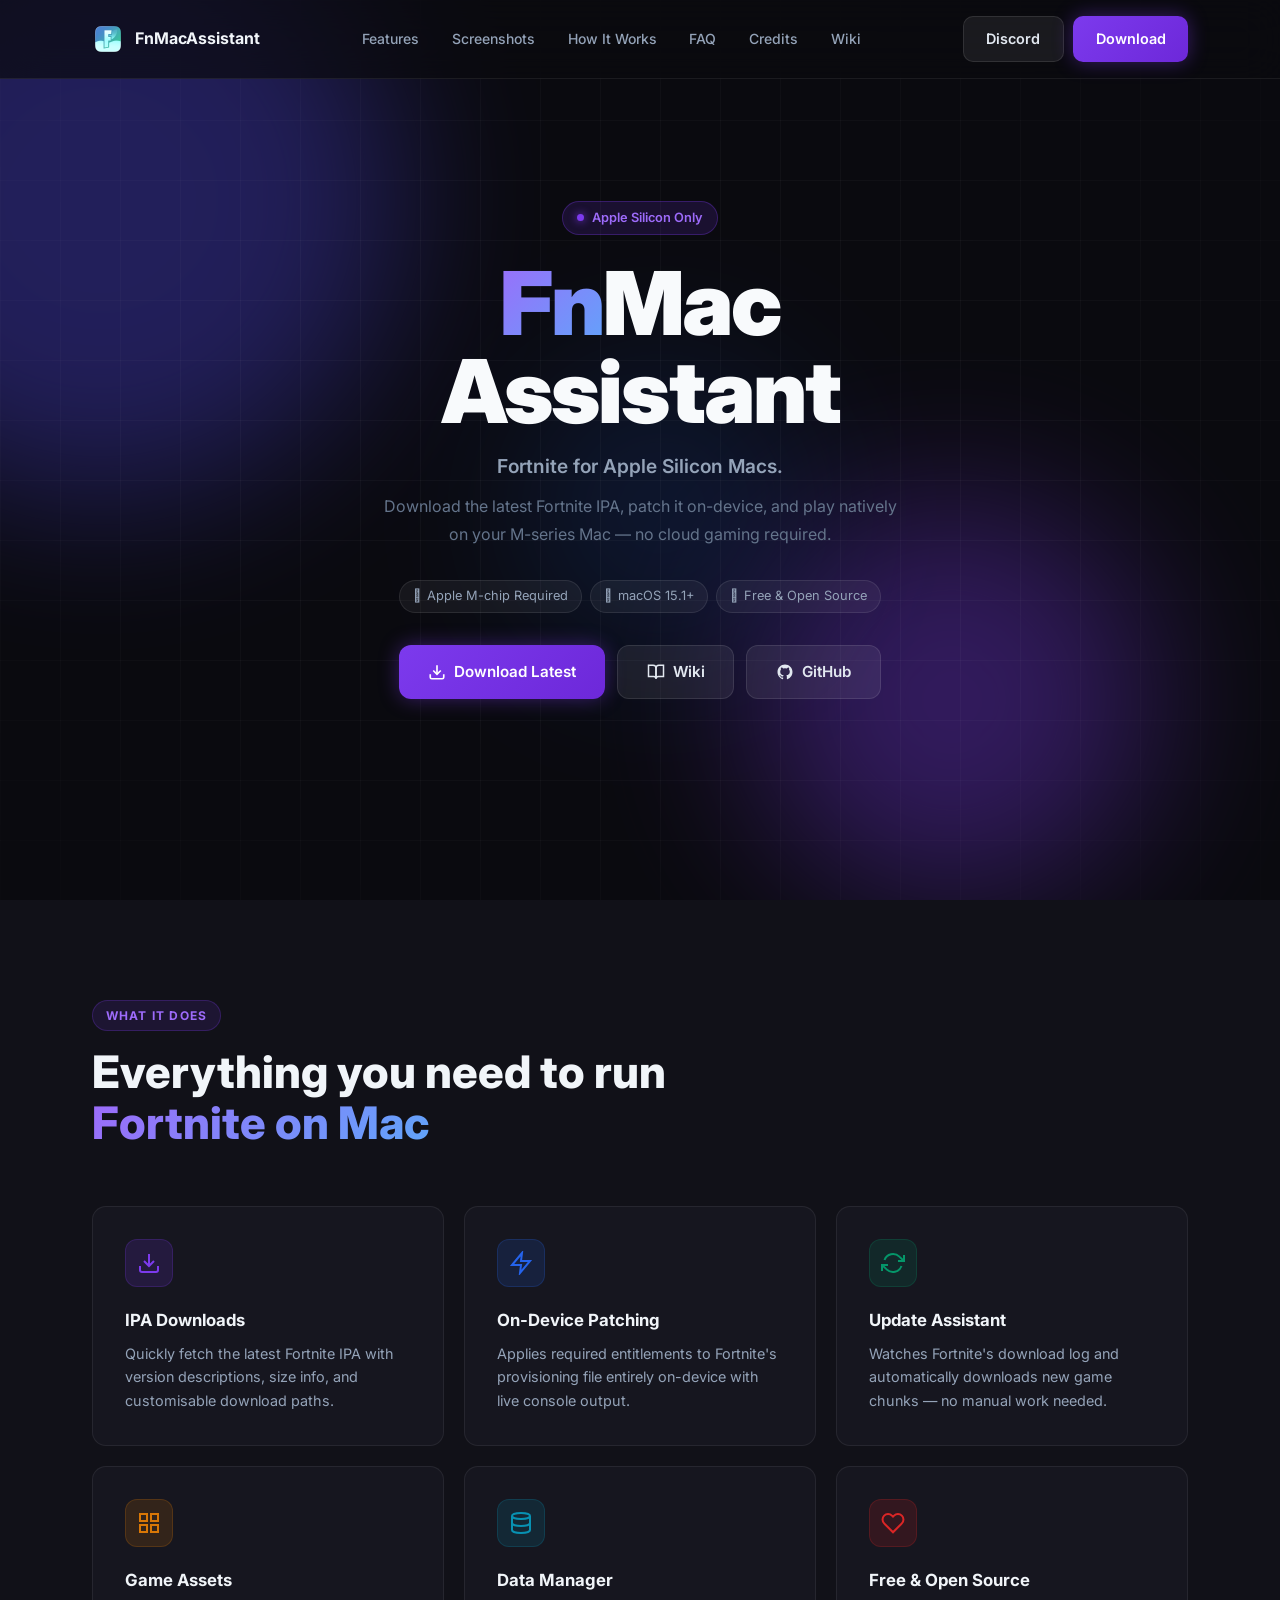
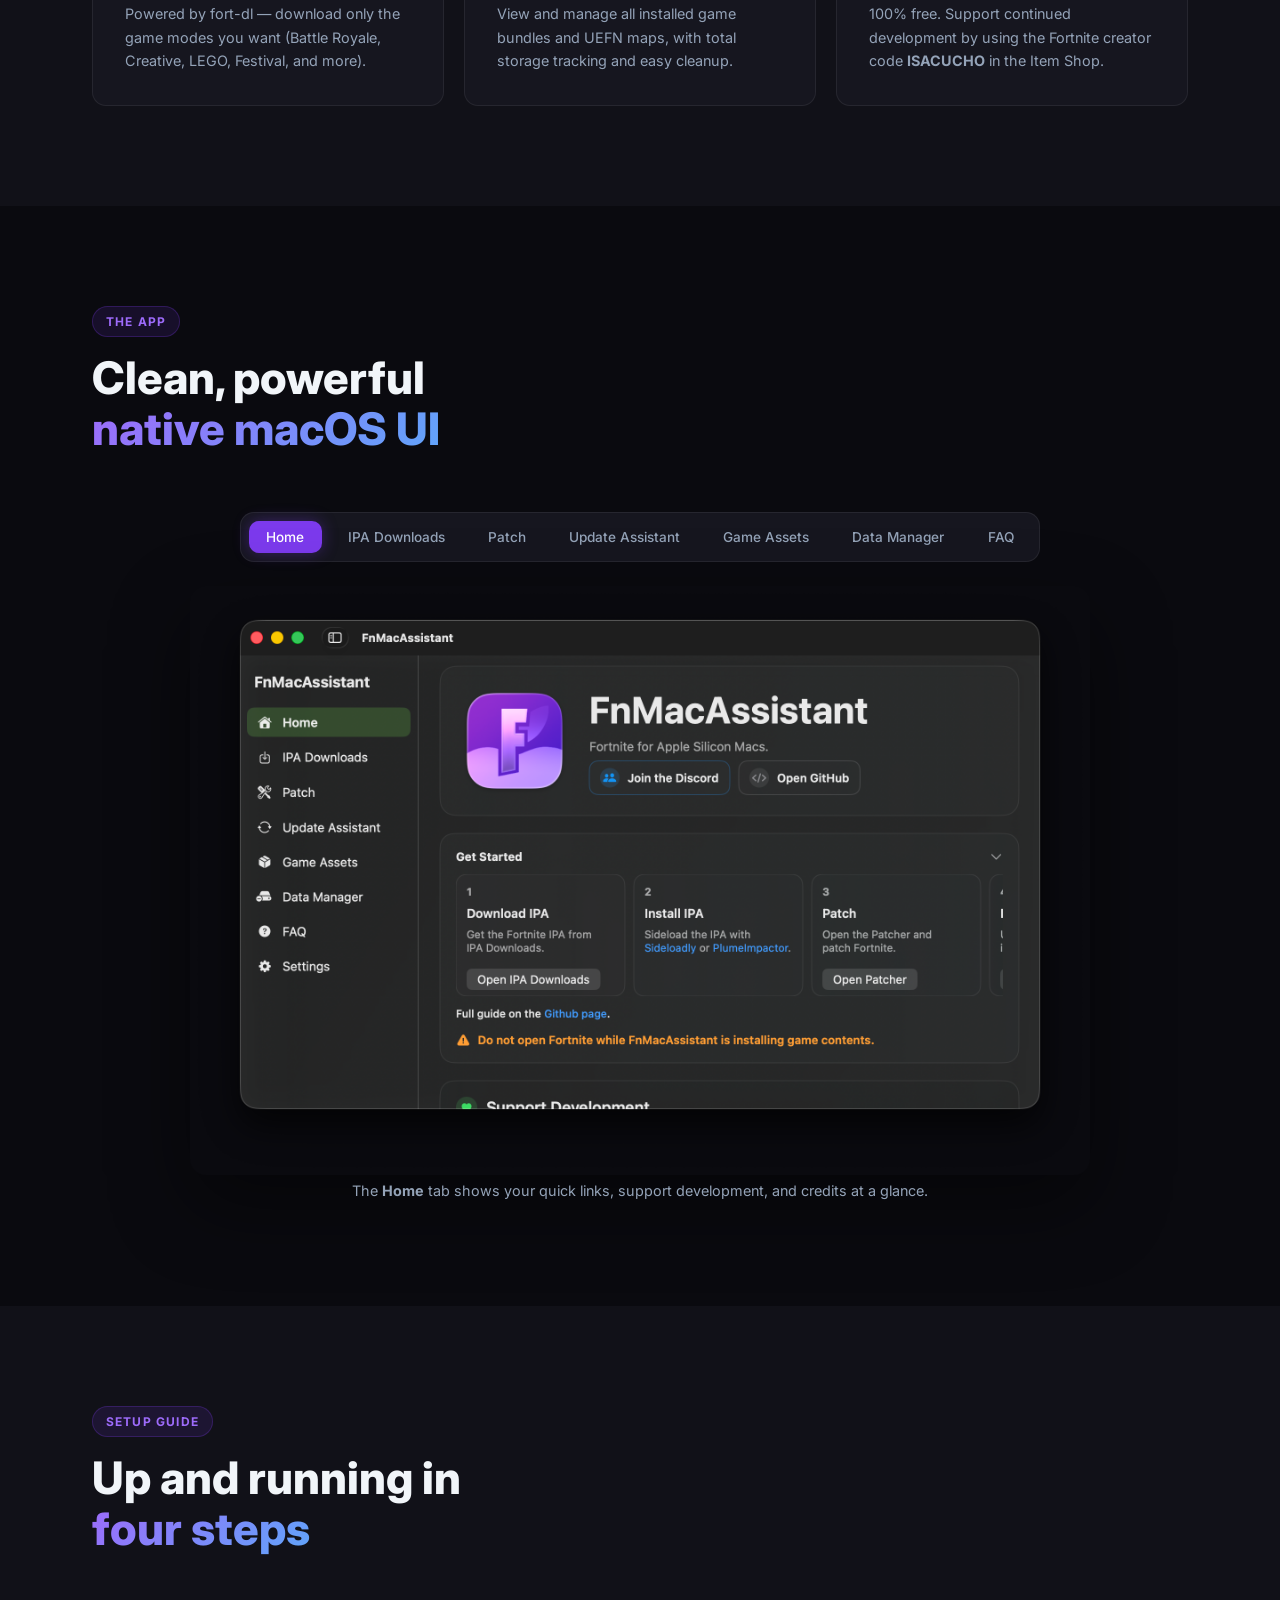
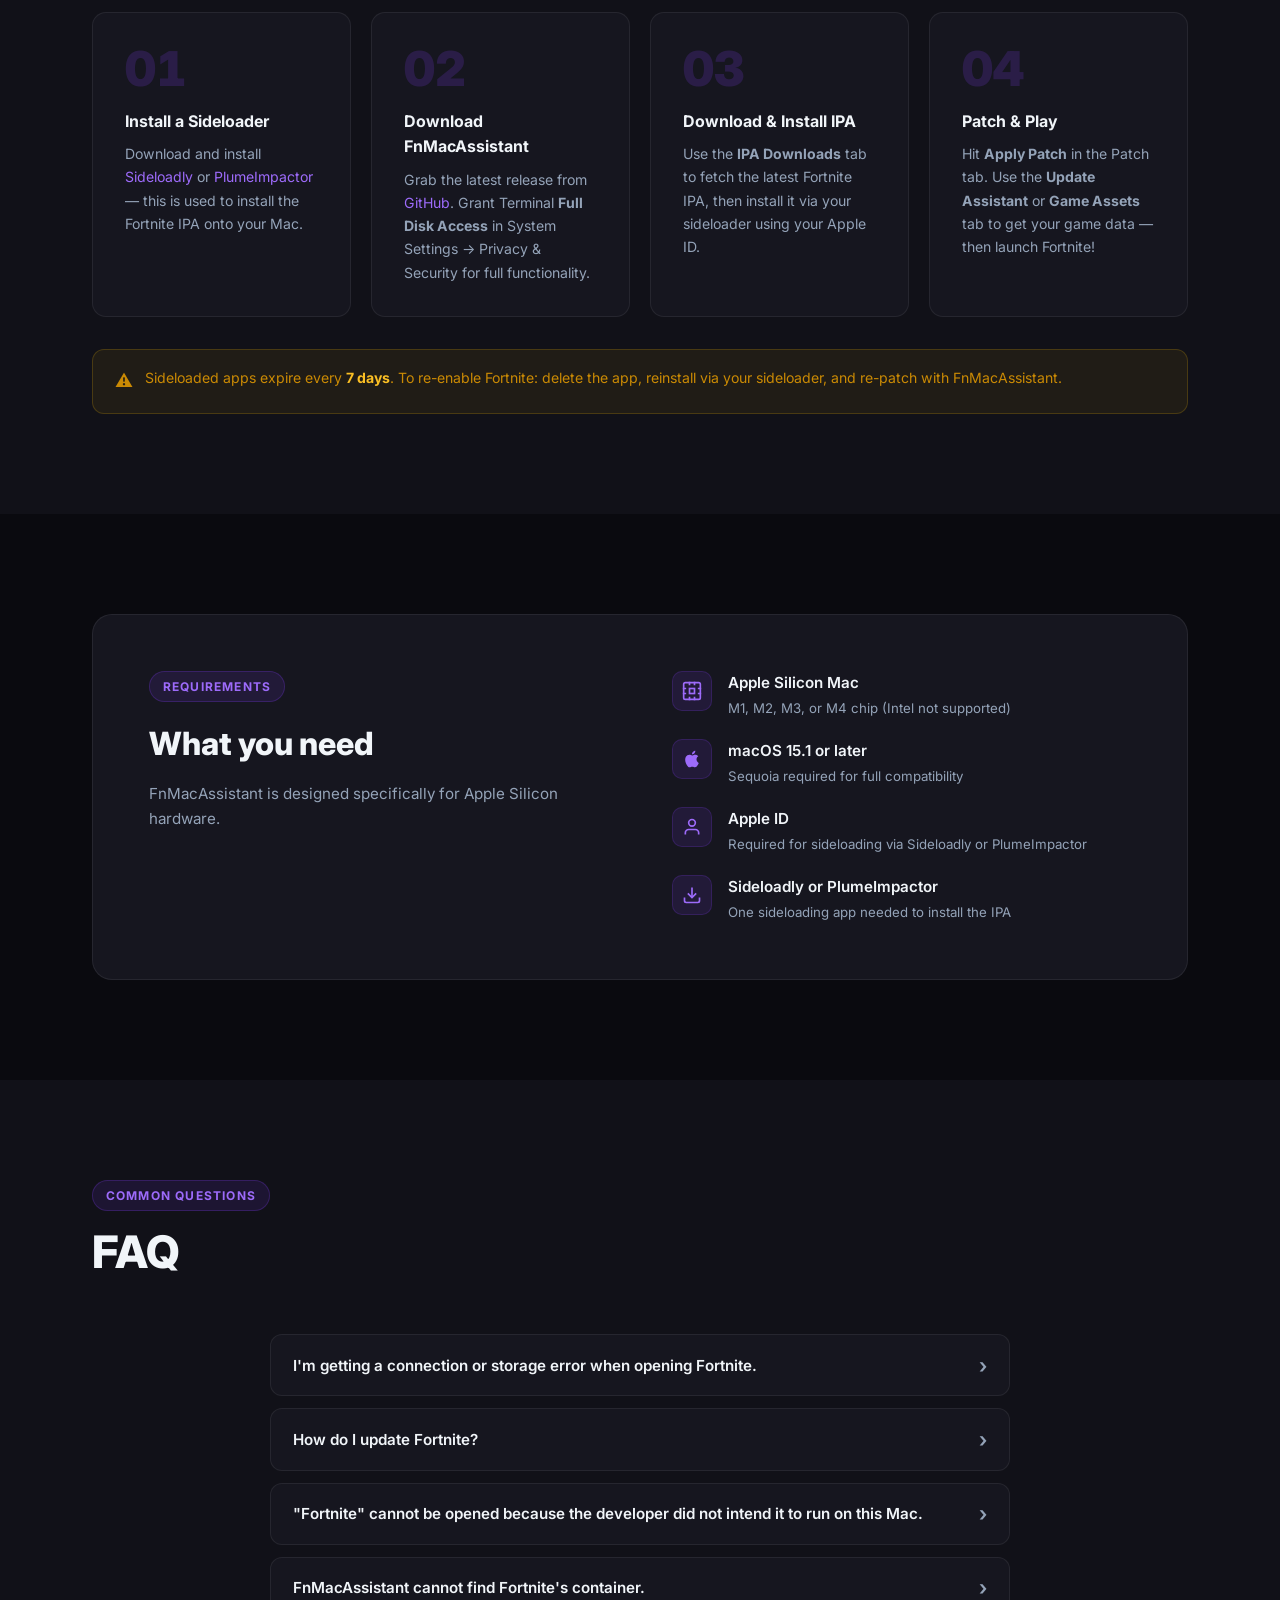
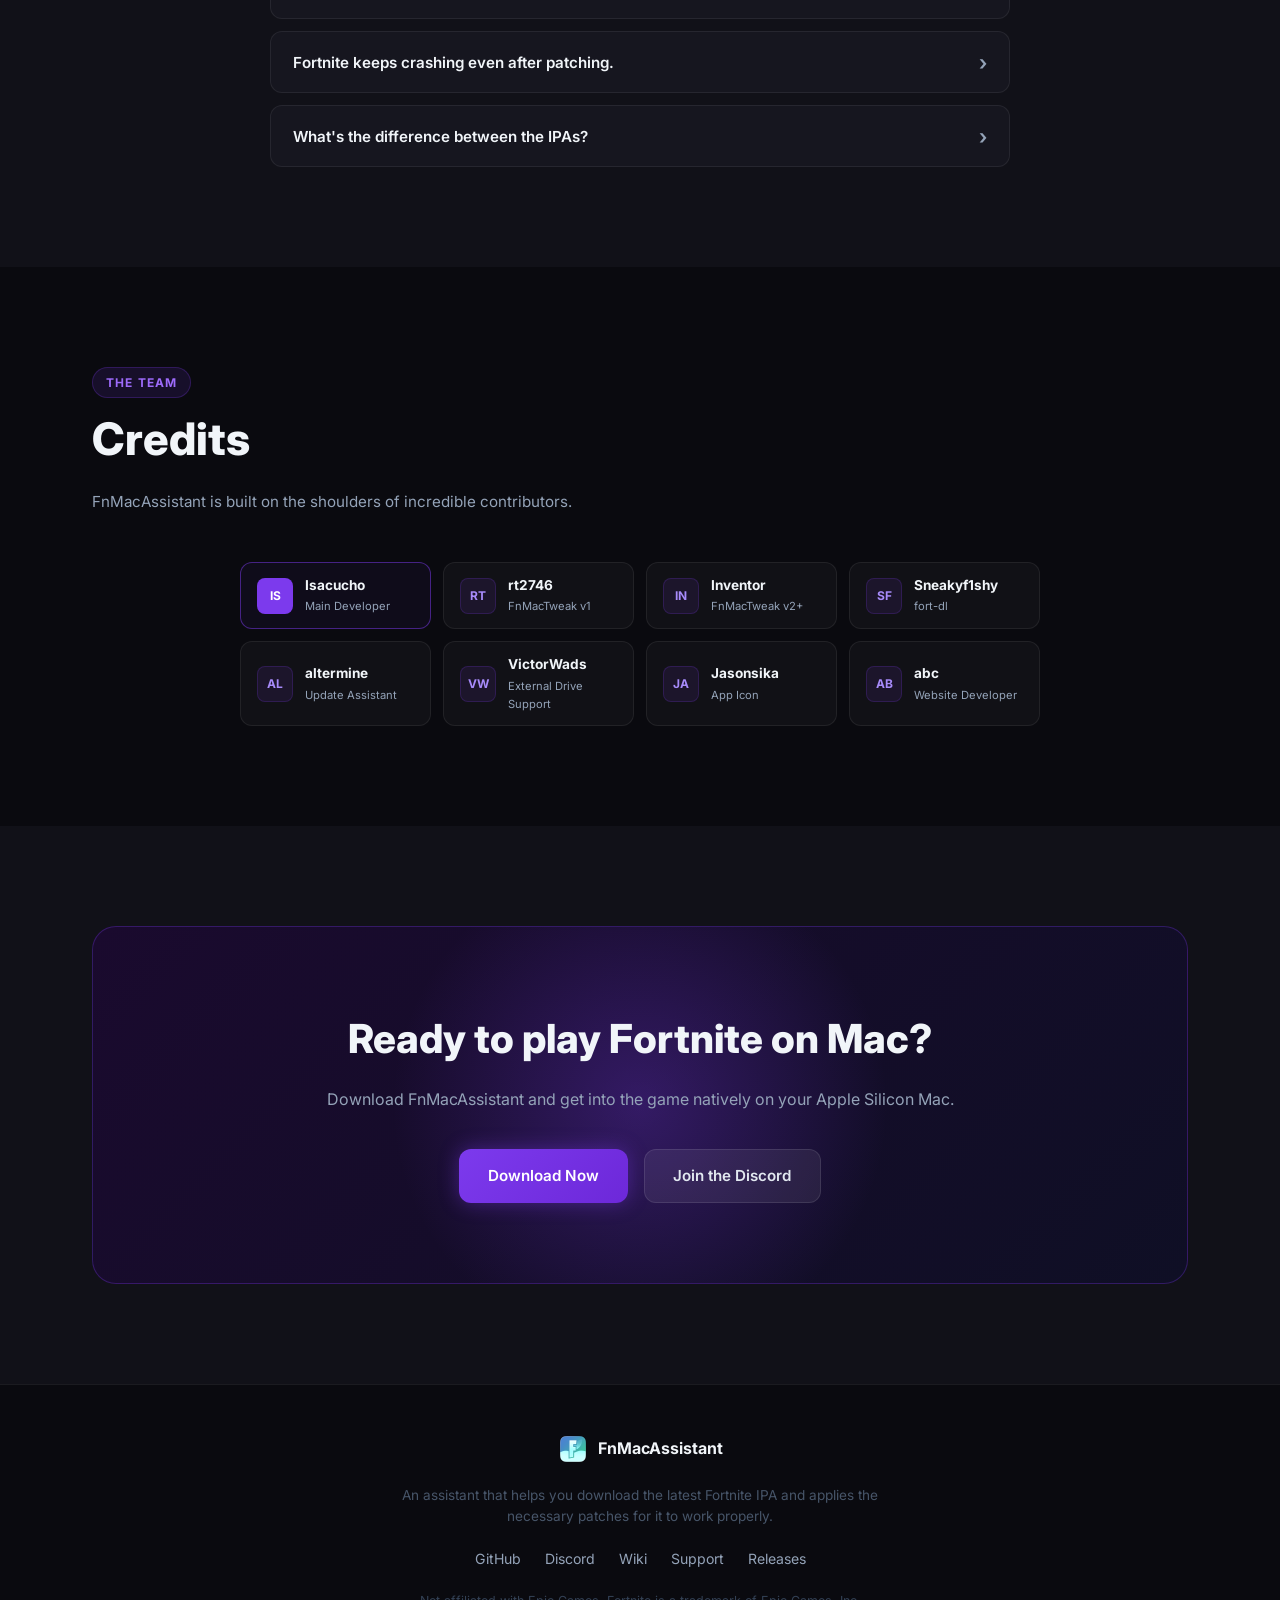
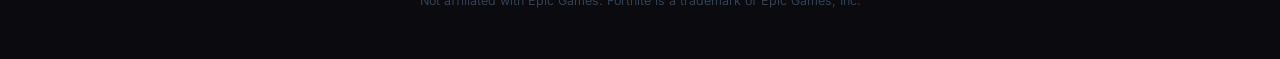
==== commit bb00b20b: "updated credits" ====
--- a/FnMacAssistant/index.html
+++ b/FnMacAssistant/index.html
@@ -397,16 +397,23 @@
         <div class="credit-card main" id="credit-isacucho">
           <div class="credit-avatar">is</div>
           <div class="credit-info">
-            <a href="https://github.com/isacucho" target="_blank" class="credit-name">isacucho</a>
+            <a href="https://github.com/isacucho" target="_blank" class="credit-name">Isacucho</a>
             <span class="credit-role">Main Developer</span>
           </div>
         </div>
         <div class="credit-card" id="credit-rt2746">
-          <div class="credit-avatar">ri</div>
-          <div class="credit-info">
-            <span class="credit-name">rt2746 &amp; Inventor</span>
-            <span class="credit-role">FnMacTweak</span>
-          </div>
+          <div class="credit-avatar">rt</div>
+          <div class="credit-info">
+            <a href="https://github.com/rt-someone" target="_blank" class="credit-name">rt2746</a>
+            <span class="credit-role">FnMacTweak v1</span>
+          </div>
+        </div>
+        <div class="credit-card" id="credit-inventor">
+          <div class="credit-avatar">in</div>
+          <div class="credit-info">
+            <a href="https://github.com/KohlerVG" target="_blank" class="credit-name">Inventor</a>
+            <span class="credit-role">FnMacTweak v2+</span>
+        </div>
         </div>
         <div class="credit-card" id="credit-sneaky">
           <div class="credit-avatar">sf</div>
